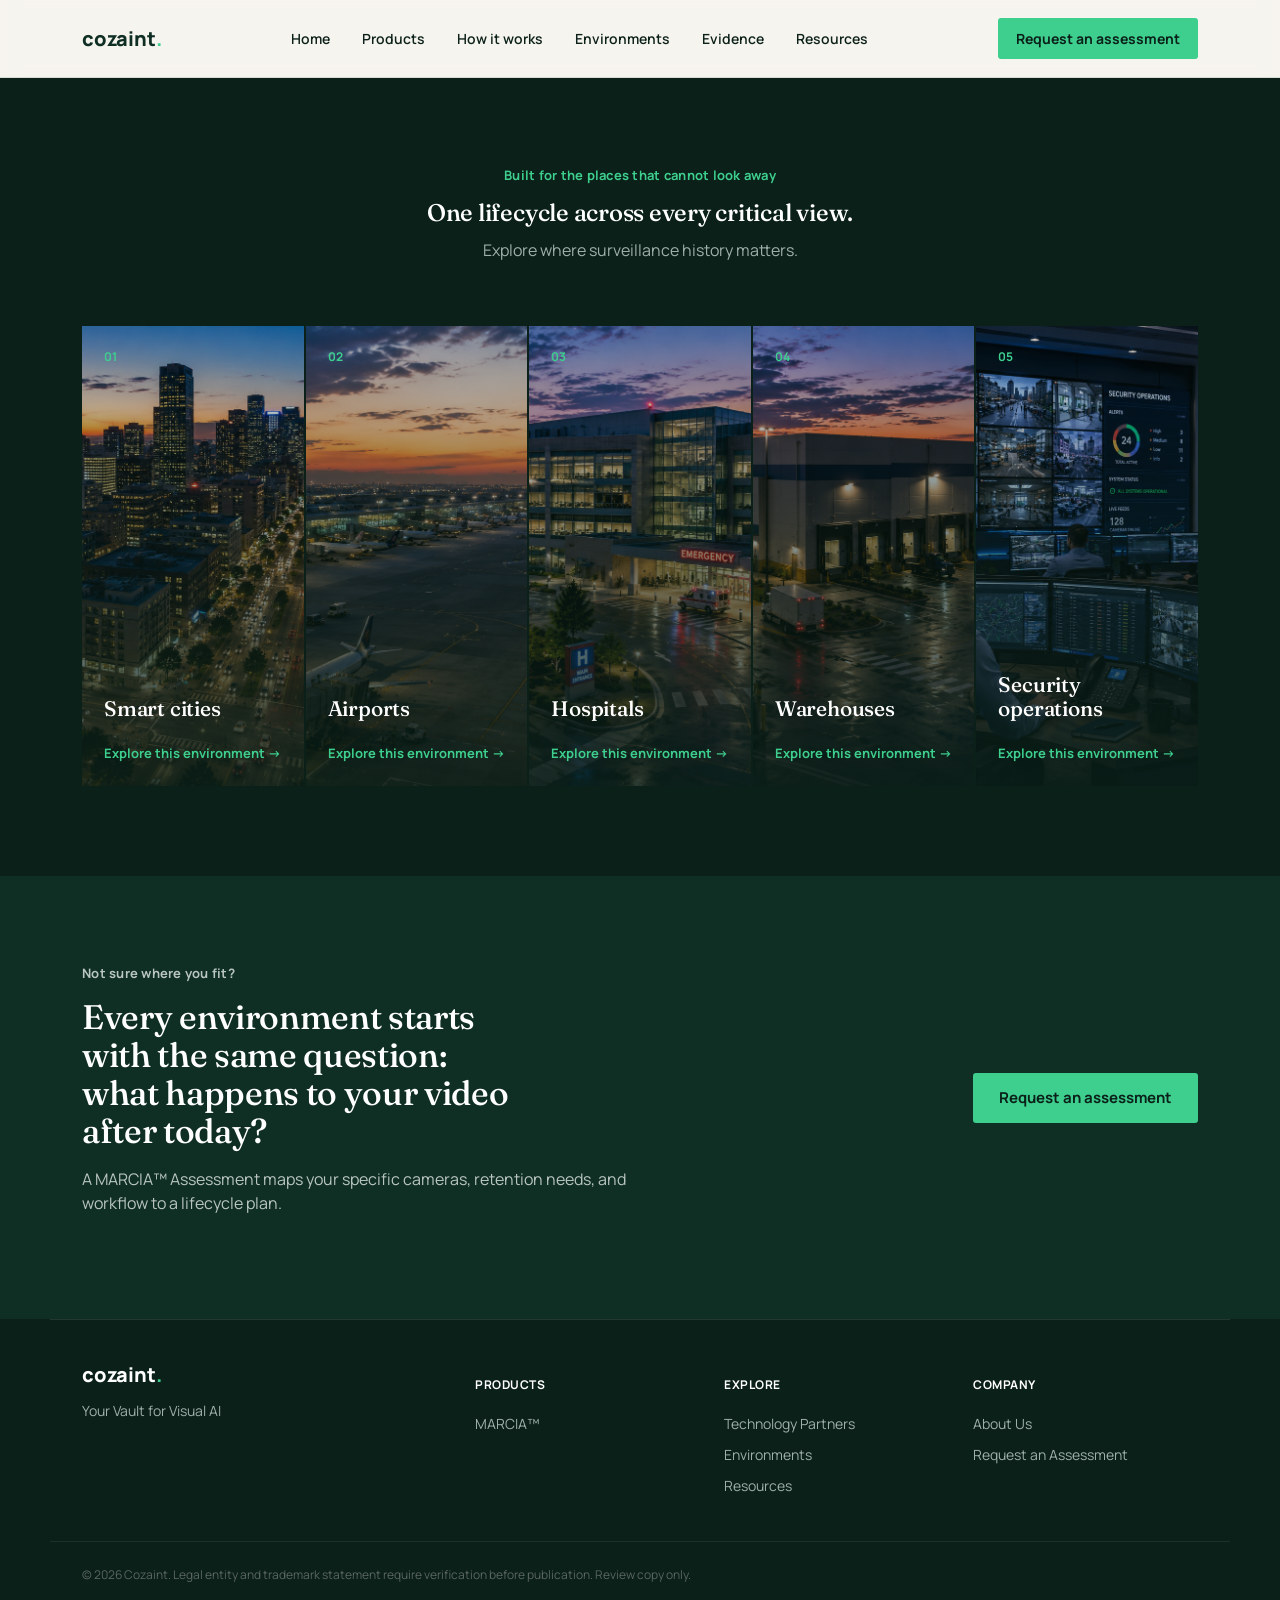
==== environments.html @ 151bcd51 "Add files via upload" ====
<!DOCTYPE html>
<html lang="en">
<head>
<meta charset="UTF-8">
<meta name="viewport" content="width=device-width, initial-scale=1.0">
<title>Environments | MARCIA™ | Cozaint</title>
<meta name="description" content="One lifecycle across every critical view — smart cities, airports, hospitals, warehouses, and security operations.">
<link rel="preconnect" href="https://fonts.googleapis.com">
<link rel="preconnect" href="https://fonts.gstatic.com" crossorigin>
<link href="https://fonts.googleapis.com/css2?family=Manrope:wght@400;500;600;700;800&family=Fraunces:opsz,wght@9..144,400;9..144,500;9..144,600&display=swap" rel="stylesheet">
<link rel="stylesheet" href="styles.css">
</head>
<body>

<header class="site-header" id="top">
  <div class="header-inner">
    <a href="index.html" class="logo">cozaint<span class="logo-dot">.</span></a>
    <nav class="main-nav">
      <a href="index.html">Home</a>
      <a href="marcia.html">Products</a>
      <a href="how-it-works.html">How it works</a>
      <a href="environments.html">Environments</a>
      <a href="evidence.html">Evidence</a>
      <a href="resources.html">Resources</a>
    </nav>
    <a href="assessment.html" class="btn btn-primary btn-small">Request an assessment</a>
  </div>
</header>

<main>
  <section class="environments environments-standalone">
    <div class="section-inner centered">
      <p class="eyebrow eyebrow-light">Built for the places that cannot look away</p>
      <h1 class="on-dark">One lifecycle across every critical view.</h1>
      <p class="environments-sub">Explore where surveillance history matters.</p>
    </div>
    <div class="env-grid">
      <a href="assessment.html" class="env-card" style="background-image:url('assets/env-smart-cities.png')">
        <span class="env-num">01</span>
        <div class="env-text">
          <h3>Smart cities</h3>
          <p>Preserve visual context across distributed public-safety environments.</p>
          <span class="env-link">Explore this environment →</span>
        </div>
      </a>
      <a href="assessment.html" class="env-card" style="background-image:url('assets/env-airports.png')">
        <span class="env-num">02</span>
        <div class="env-text">
          <h3>Airports</h3>
          <p>Retain incident history across terminals, gates, ramps and perimeters.</p>
          <span class="env-link">Explore this environment →</span>
        </div>
      </a>
      <a href="assessment.html" class="env-card" style="background-image:url('assets/env-hospitals.png')">
        <span class="env-num">03</span>
        <div class="env-text">
          <h3>Hospitals</h3>
          <p>Support investigation and review under defined access and retention policies.</p>
          <span class="env-link">Explore this environment →</span>
        </div>
      </a>
      <a href="assessment.html" class="env-card" style="background-image:url('assets/env-warehouses.png')">
        <span class="env-num">04</span>
        <div class="env-text">
          <h3>Warehouses</h3>
          <p>Keep operational visibility across high-volume logistics environments.</p>
          <span class="env-link">Explore this environment →</span>
        </div>
      </a>
      <a href="assessment.html" class="env-card" style="background-image:url('assets/env-security-ops.png')">
        <span class="env-num">05</span>
        <div class="env-text">
          <h3>Security operations</h3>
          <p>Keep operators focused while lifecycle policies work behind the scenes.</p>
          <span class="env-link">Explore this environment →</span>
        </div>
      </a>
    </div>
  </section>

  <section class="partner-program">
    <div class="section-inner program-grid">
      <div>
        <p class="eyebrow">Not sure where you fit?</p>
        <h2>Every environment starts with the same question: what happens to your video after today?</h2>
        <p>A MARCIA™ Assessment maps your specific cameras, retention needs, and workflow to a lifecycle plan.</p>
      </div>
      <a href="assessment.html" class="btn btn-primary">Request an assessment</a>
    </div>
  </section>
</main>

<footer class="site-footer">
  <div class="footer-bottom section-inner footer-bottom-product">
    <div>
      <a href="index.html" class="logo logo-footer">cozaint<span class="logo-dot">.</span></a>
      <p class="footer-tagline">Your Vault for Visual AI</p>
    </div>
    <div class="footer-cols">
      <div>
        <h4>Products</h4>
        <a href="marcia.html">MARCIA™</a>
      </div>
      <div>
        <h4>Explore</h4>
        <a href="evidence.html">Technology Partners</a>
        <a href="environments.html">Environments</a>
        <a href="resources.html">Resources</a>
      </div>
      <div>
        <h4>Company</h4>
        <a href="index.html#top">About Us</a>
        <a href="assessment.html">Request an Assessment</a>
      </div>
    </div>
  </div>
  <div class="footer-legal section-inner">
    <p>© 2026 Cozaint. Legal entity and trademark statement require verification before publication. Review copy only.</p>
  </div>
</footer>

<script src="script.js"></script>
</body>
</html>
---- styles.css ----
/* ============================================
   MARCIA / Cozaint — tokens
   ============================================ */
:root {
  --ink: #0d211b;
  --forest: #0f2e24;
  --forest-deep: #0a2019;
  --mint: #3ecf8e;
  --mint-soft: #dcf3e6;
  --paper: #f6f4ee;
  --paper-deep: #eef0e9;
  --white: #ffffff;
  --grey-600: #5b6660;
  --grey-400: #93a19a;
  --line: #d8ddd4;
  --red: #e2593f;

  --font-display: "Fraunces", Georgia, serif;
  --font-body: "Manrope", -apple-system, BlinkMacSystemFont, "Segoe UI", sans-serif;

  --max: 1180px;
}

* { box-sizing: border-box; }
html { scroll-behavior: smooth; }
body {
  margin: 0;
  font-family: var(--font-body);
  color: var(--ink);
  background: var(--paper);
  line-height: 1.5;
  -webkit-font-smoothing: antialiased;
}
img { max-width: 100%; display: block; }
a { color: inherit; text-decoration: none; }
h1, h2, h3 {
  font-family: var(--font-display);
  font-weight: 500;
  margin: 0 0 0.5em;
  line-height: 1.12;
  letter-spacing: -0.01em;
}
p { margin: 0 0 1em; color: var(--grey-600); }
ul, ol { margin: 0; padding: 0; list-style: none; }
:focus-visible { outline: 2px solid var(--mint); outline-offset: 3px; }

@media (prefers-reduced-motion: reduce) {
  * { animation-duration: 0.001ms !important; transition-duration: 0.001ms !important; }
}

.section-inner {
  max-width: var(--max);
  margin: 0 auto;
  padding: 88px 32px;
}
.centered { text-align: center; }
.on-dark { color: var(--white); }

.eyebrow {
  font-family: var(--font-body);
  font-size: 13px;
  font-weight: 700;
  letter-spacing: 0.02em;
  color: var(--mint);
  margin: 0 0 14px;
}
.eyebrow-dark { color: #1f7a52; }
.eyebrow-light { color: var(--mint); }

/* ============================================
   Buttons
   ============================================ */
.btn {
  display: inline-flex;
  align-items: center;
  gap: 8px;
  font-family: var(--font-body);
  font-weight: 700;
  font-size: 15px;
  padding: 14px 26px;
  border-radius: 3px;
  border: none;
  cursor: pointer;
  transition: transform 0.15s ease, background 0.15s ease;
}
.btn:hover { transform: translateY(-1px); }
.btn-primary { background: var(--mint); color: var(--forest-deep); }
.btn-primary:hover { background: #34bb7c; }
.btn-secondary { background: var(--white); color: var(--forest); border: 1px solid var(--line); }
.btn-secondary:hover { background: var(--mint-soft); }
.btn-small { padding: 10px 18px; font-size: 14px; }
.btn-full { width: 100%; justify-content: center; }
.btn-link { background: none; padding: 14px 0; color: var(--ink); border-bottom: 1px solid var(--ink); border-radius: 0; }
.text-link { font-weight: 700; color: var(--forest); border-bottom: 1px solid currentColor; padding-bottom: 2px; }

/* ============================================
   Header
   ============================================ */
.site-header {
  position: sticky;
  top: 0;
  z-index: 50;
  background: rgba(246, 244, 238, 0.92);
  backdrop-filter: blur(10px);
  border-bottom: 1px solid var(--line);
}
.header-inner {
  max-width: var(--max);
  margin: 0 auto;
  padding: 18px 32px;
  display: flex;
  align-items: center;
  justify-content: space-between;
  gap: 32px;
}
.logo {
  font-family: var(--font-body);
  font-weight: 800;
  font-size: 20px;
  color: var(--forest);
  letter-spacing: -0.01em;
}
.logo-dot { color: var(--mint); }
.main-nav { display: flex; gap: 32px; flex: 1; justify-content: center; }
.main-nav a { font-size: 14px; font-weight: 600; color: var(--ink); }
.main-nav a:hover { color: var(--forest); }

/* ============================================
   Hero
   ============================================ */
.hero { position: relative; background: var(--forest-deep); overflow: hidden; }
.hero-bg {
  position: absolute; inset: 0;
  background:
    radial-gradient(ellipse at 20% 0%, rgba(62,207,142,0.16), transparent 55%),
    linear-gradient(180deg, #0a2019 0%, #0f2e24 100%);
}
.hero-inner {
  position: relative;
  max-width: var(--max);
  margin: 0 auto;
  padding: 96px 32px 110px;
  display: grid;
  grid-template-columns: 1.05fr 0.95fr;
  gap: 56px;
  align-items: center;
}
.hero-copy h1 {
  color: var(--white);
  font-size: clamp(38px, 4.6vw, 58px);
  margin-bottom: 24px;
}
.hero-copy h1 .accent { color: var(--mint); }
.hero-sub { color: #b9c6bf; font-size: 18px; max-width: 46ch; }
.hero-actions { display: flex; align-items: center; gap: 28px; margin: 28px 0 22px; flex-wrap: wrap; }
.hero-actions .btn-link { color: var(--white); border-color: rgba(255,255,255,0.5); }
.hero-note { font-size: 13px; color: #7f8f87; text-transform: uppercase; letter-spacing: 0.04em; }

.hero-media {
  position: relative;
  border-radius: 6px;
  overflow: hidden;
  border: 1px solid rgba(255,255,255,0.12);
  box-shadow: 0 30px 80px rgba(0,0,0,0.45);
  aspect-ratio: 16/9;
  background: #000;
}
.hero-video { width: 100%; height: 100%; object-fit: cover; display: block; }
.hero-video-logo {
  position: absolute;
  inset: 0;
  z-index: 2;
  transition: opacity 0.6s ease;
}
.hero-video-logo.is-hidden { opacity: 0; pointer-events: none; }
.hero-controls {
  position: absolute;
  bottom: 16px; right: 16px;
  z-index: 3;
  display: flex;
  gap: 10px;
}
.hero-btn {
  width: 40px; height: 40px;
  border-radius: 50%;
  border: none;
  background: rgba(10,32,25,0.7);
  color: var(--white);
  font-size: 14px;
  cursor: pointer;
  display: flex;
  align-items: center;
  justify-content: center;
}
.hero-btn:hover { background: rgba(10,32,25,0.9); }

/* ============================================
   Retention gap
   ============================================ */
.retention-gap { background: var(--paper-deep); }
.gap-grid { display: grid; grid-template-columns: 1.3fr 1fr; gap: 48px; align-items: start; margin-bottom: 56px; }
.gap-grid h2 { font-size: clamp(28px, 3.4vw, 40px); }
.gap-intro { font-size: 17px; padding-top: 8px; }

.timeline {
  display: grid;
  grid-template-columns: repeat(4, 1fr);
  gap: 0;
  border-top: 2px solid var(--ink);
  padding-top: 22px;
}
.timeline-step { position: relative; padding-right: 24px; }
.timeline-dot {
  position: absolute; top: -29px; left: 0;
  width: 9px; height: 9px; border-radius: 50%;
  background: var(--mint);
}
.timeline-dot-alert { background: var(--red); }
.timeline-num { font-size: 13px; font-weight: 700; color: var(--grey-400); display: block; margin-bottom: 10px; }
.timeline-step h3 { font-size: 20px; margin-bottom: 6px; }
.timeline-step p { font-size: 14px; margin: 0; }

.callout-bar {
  margin-top: 44px;
  background: var(--white);
  border-left: 4px solid var(--mint);
  padding: 22px 28px;
  display: flex;
  align-items: center;
  justify-content: space-between;
  gap: 20px;
  flex-wrap: wrap;
}
.callout-bar p { margin: 0; font-weight: 700; color: var(--ink); font-size: 16px; }
.callout-bar a { font-weight: 700; color: var(--forest); white-space: nowrap; }

/* ============================================
   Five benefits
   ============================================ */
.benefits-lede { max-width: 62ch; margin: 0 auto 44px; text-align: center; font-size: 18px; color: var(--ink); }
.benefits-row { display: grid; grid-template-columns: repeat(5, 1fr); gap: 1px; background: var(--line); }
.benefit-card { background: var(--paper-deep); padding: 30px 22px; }
.benefit-num { font-size: 13px; font-weight: 700; color: #1f7a52; display: inline-flex; align-items: center; justify-content: center; width: 26px; height: 26px; border-radius: 50%; background: var(--mint-soft); margin-bottom: 18px; }
.benefit-card h3 { font-size: 18px; margin-bottom: 8px; }
.benefit-card p { font-size: 14px; margin: 0; }

/* ============================================
   How it works
   ============================================ */
.how-it-works { background: var(--forest); }
.how-inner { display: grid; grid-template-columns: 0.85fr 1.15fr; gap: 56px; align-items: center; }
.how-copy h2 { color: var(--white); font-size: clamp(28px, 3.4vw, 38px); }
.how-copy p { color: #b9c6bf; font-size: 16px; }
.how-copy .text-link { color: var(--mint); }

.how-stages { display: flex; align-items: stretch; gap: 12px; }
.stage-card {
  background: var(--paper);
  border-radius: 4px;
  padding: 26px 20px;
  flex: 1;
  min-width: 0;
}
.stage-num { display: block; text-align: right; font-size: 12px; color: var(--grey-400); font-weight: 700; }
.stage-icon-disks { display: flex; flex-direction: column; gap: 6px; margin: 18px 0 22px; }
.stage-icon-disks span { display: block; height: 14px; border-radius: 40px; background: var(--forest); }
.stage-icon-disks span:nth-child(2) { opacity: 0.7; }
.stage-icon-disks span:nth-child(3) { opacity: 0.45; }
.stage-icon-img { width: 64px; margin: 14px 0 22px; border-radius: 3px; }
.stage-icon-frame {
  margin: 14px 0 22px;
  border: 2px solid var(--forest);
  background: var(--paper-deep);
  aspect-ratio: 1;
  display: flex;
  align-items: center;
  justify-content: center;
  text-align: center;
  font-size: 11px;
  font-weight: 700;
  letter-spacing: 0.03em;
  color: var(--forest);
}
.stage-label { font-size: 11px; font-weight: 700; letter-spacing: 0.03em; color: var(--grey-400); margin-bottom: 6px; text-transform: uppercase; }
.stage-card h3 { font-size: 19px; margin-bottom: 8px; }
.stage-card p { font-size: 13px; margin: 0; }
.stage-arrow { color: var(--mint); font-size: 20px; align-self: center; }

/* ============================================
   Partners
   ============================================ */
.partners h2 { font-size: clamp(28px, 3.4vw, 38px); }
.partners-sub { max-width: 58ch; margin: 0 auto 40px; font-size: 16px; }
.partner-row { display: grid; grid-template-columns: repeat(4, 1fr); gap: 20px; margin-bottom: 28px; }
.partner-slot {
  border: 1px dashed var(--grey-400);
  border-radius: 4px;
  padding: 26px 12px;
  display: flex;
  flex-direction: column;
  align-items: center;
  gap: 10px;
}
.approved { font-size: 10px; font-weight: 700; letter-spacing: 0.05em; color: var(--mint); text-transform: uppercase; }
.partner-name { color: var(--grey-400); font-weight: 600; }
.placeholder-note {
  background: var(--white);
  border-left: 3px solid var(--line);
  padding: 14px 20px;
  font-size: 13px;
  max-width: 720px;
  margin: 0 auto;
}

/* ============================================
   Continuity
   ============================================ */
.continuity { background: var(--paper-deep); }
.continuity-grid { display: grid; grid-template-columns: 1fr 1fr; gap: 56px; align-items: center; }
.continuity-media { position: relative; border-radius: 6px; overflow: hidden; }
.continuity-media img { width: 100%; }
.continuity-tag {
  position: absolute; bottom: 20px; left: 20px;
  background: var(--mint);
  padding: 12px 18px;
  border-radius: 3px;
  display: flex;
  flex-direction: column;
  gap: 2px;
}
.tag-label { font-size: 10px; font-weight: 700; text-transform: uppercase; letter-spacing: 0.04em; color: var(--forest-deep); opacity: 0.7; }
.tag-value { font-size: 14px; font-weight: 700; color: var(--forest-deep); }
.continuity-copy h2 { font-size: clamp(28px, 3.2vw, 36px); }
.check-list { margin-top: 20px; display: flex; flex-direction: column; gap: 12px; }
.check-list li { position: relative; padding-left: 26px; font-weight: 600; color: var(--ink); font-size: 15px; }
.check-list li::before {
  content: "✓";
  position: absolute; left: 0; top: 0;
  color: var(--mint);
  font-weight: 800;
}

/* ============================================
   Environments
   ============================================ */
.environments { background: var(--forest-deep); padding-bottom: 90px; }
.environments .section-inner { padding-bottom: 48px; }
.environments h2 { font-size: clamp(28px, 3.6vw, 42px); max-width: 18ch; margin-left: auto; margin-right: auto; }
.environments-sub { color: #9fb0a8; font-size: 16px; }

.env-grid {
  max-width: var(--max);
  margin: 0 auto;
  padding: 0 32px;
  display: grid;
  grid-template-columns: repeat(5, 1fr);
  gap: 2px;
  height: 460px;
}
.env-card {
  position: relative;
  background-size: cover;
  background-position: center;
  display: flex;
  flex-direction: column;
  justify-content: space-between;
  padding: 22px;
  overflow: hidden;
  transition: flex-grow 0.35s ease;
}
.env-card::after {
  content: "";
  position: absolute; inset: 0;
  background: linear-gradient(180deg, rgba(10,32,25,0.15) 0%, rgba(10,32,25,0.85) 100%);
}
.env-card:hover { flex-grow: 1.6; }
.env-num, .env-text { position: relative; z-index: 1; }
.env-num { color: var(--mint); font-size: 12px; font-weight: 700; }
.env-text h3 { color: var(--white); font-size: 21px; margin-bottom: 8px; }
.env-text p { color: #d3ddd7; font-size: 13px; margin-bottom: 12px; opacity: 0; max-height: 0; overflow: hidden; transition: opacity 0.25s ease, max-height 0.25s ease; }
.env-card:hover .env-text p { opacity: 1; max-height: 100px; }
.env-link { color: var(--mint); font-size: 13px; font-weight: 700; }

/* ============================================
   Partner program
   ============================================ */
.partner-program { background: var(--forest); }
.program-grid { display: flex; align-items: center; justify-content: space-between; gap: 40px; flex-wrap: wrap; }
.program-grid h2 { color: var(--white); font-size: clamp(26px, 3vw, 34px); max-width: 20ch; }
.program-grid p { color: #b9c6bf; max-width: 60ch; }

/* ============================================
   eBook
   ============================================ */
.ebook-grid { display: grid; grid-template-columns: 0.7fr 1.3fr; gap: 56px; align-items: center; }
.ebook-cover-inner {
  aspect-ratio: 3/4;
  background: var(--forest-deep);
  border-radius: 4px;
  padding: 30px;
  position: relative;
  overflow: hidden;
  display: flex;
  flex-direction: column;
  justify-content: flex-end;
  box-shadow: 12px 12px 0 var(--mint-soft);
}
.ebook-logo { display: block; width: 64px; height: 46px; background: var(--white); border-radius: 3px; margin-bottom: 40px; overflow: hidden; }
.ebook-logo-bg { width: 100%; height: 100%; object-fit: cover; }
.ebook-kicker { color: var(--mint); font-size: 12px; font-weight: 700; text-transform: uppercase; letter-spacing: 0.04em; margin-bottom: 6px; }
.ebook-cover-inner h3 { color: var(--white); font-size: 30px; margin: 0; }
.ebook-copy h2 { font-size: clamp(26px, 3.2vw, 36px); }

/* ============================================
   Assessment
   ============================================ */
.assessment { background: var(--paper-deep); }
.assessment-grid { display: grid; grid-template-columns: 1fr 0.95fr; gap: 56px; }
.assessment-copy h2 { font-size: clamp(26px, 3vw, 34px); }
.assessment-steps { margin-top: 28px; display: flex; flex-direction: column; gap: 16px; }
.assessment-steps li { display: flex; align-items: center; gap: 14px; font-weight: 700; color: var(--ink); font-size: 15px; }
.assessment-steps span {
  width: 28px; height: 28px; border-radius: 50%;
  background: var(--forest); color: var(--white);
  font-size: 12px; display: flex; align-items: center; justify-content: center;
  flex-shrink: 0;
}
.assessment-form {
  background: var(--white);
  border-radius: 6px;
  padding: 34px;
  display: flex;
  flex-direction: column;
  gap: 14px;
  box-shadow: 0 20px 50px rgba(15,46,36,0.08);
}
.assessment-form label { font-size: 13px; font-weight: 700; color: var(--ink); margin-top: 6px; }
.assessment-form input, .assessment-form select {
  font-family: var(--font-body);
  font-size: 15px;
  padding: 13px 14px;
  border: 1px solid var(--line);
  border-radius: 3px;
  background: var(--paper);
  color: var(--ink);
}
.assessment-form input:focus, .assessment-form select:focus { border-color: var(--mint); }
.form-note { font-size: 12px; color: var(--grey-400); margin: 4px 0 0; }

/* ============================================
   Footer
   ============================================ */
.site-footer { background: var(--forest-deep); }
.contact-grid { display: grid; grid-template-columns: 1.2fr 1fr; gap: 40px; padding-bottom: 56px; }
.contact-grid h2 { font-size: clamp(28px, 3.4vw, 40px); }
.contact-address { color: #9fb0a8; font-size: 15px; }
.contact-cards { display: flex; flex-direction: column; gap: 14px; }
.contact-card {
  border: 1px solid rgba(255,255,255,0.12);
  border-radius: 4px;
  padding: 18px 22px;
}
.contact-card a { display: block; color: var(--white); font-size: 20px; font-weight: 700; margin-top: 4px; }
.contact-card:hover { border-color: var(--mint); }

.footer-bottom {
  border-top: 1px solid rgba(255,255,255,0.1);
  padding-top: 40px;
  padding-bottom: 40px;
  display: grid;
  grid-template-columns: 1fr 2fr;
  gap: 32px;
  align-items: start;
}
.logo-footer { color: var(--white); }
.footer-cols { display: grid; grid-template-columns: repeat(3, 1fr); gap: 24px; }
.footer-cols h4 { color: var(--white); font-size: 12px; font-weight: 700; text-transform: uppercase; letter-spacing: 0.04em; font-family: var(--font-body); margin-bottom: 14px; }
.footer-cols a { display: block; color: #9fb0a8; font-size: 14px; padding: 5px 0; }
.footer-cols a:hover { color: var(--mint); }

/* ============================================
   Product page additions
   ============================================ */
.hero-logo-box {
  width: 100%;
  height: 100%;
  min-height: 320px;
  display: flex;
  align-items: center;
  justify-content: center;
  gap: 14px;
  background: #e9ece5;
}
.hero-logo-word { font-family: var(--font-body); font-weight: 800; font-size: 30px; color: var(--forest-deep); letter-spacing: -0.01em; }
.hero-logo-word sup { font-size: 13px; }

.ebook-cover-plain { justify-content: space-between; }
.ebook-logo-mark {
  display: inline-flex;
  align-items: center;
  gap: 8px;
  background: var(--white);
  border-radius: 3px;
  padding: 8px 12px;
  width: fit-content;
}
.ebook-logo-mark span { font-family: var(--font-body); font-weight: 800; font-size: 14px; color: var(--forest-deep); }
.ebook-tagline { color: #9fb0a8 !important; font-size: 13px; margin-top: 10px !important; }
.ebook-copy h2 { font-size: clamp(24px, 2.6vw, 30px); font-family: var(--font-display); font-weight: 500; }

.resources { background: var(--forest-deep); padding-top: 0; }
.resources .section-inner { padding-top: 0; }
.resource-list { display: flex; flex-direction: column; gap: 12px; }
.resource-row {
  display: flex;
  align-items: center;
  justify-content: space-between;
  background: rgba(255,255,255,0.04);
  border: 1px solid rgba(255,255,255,0.1);
  border-radius: 4px;
  padding: 20px 26px;
  color: var(--white);
  font-weight: 700;
  font-size: 16px;
}
.resource-row:hover { border-color: var(--mint); background: rgba(62,207,142,0.06); }
.resource-tag { color: var(--mint); font-size: 13px; font-weight: 700; }
.resource-note { color: #7f8f87; font-size: 13px; margin-top: 22px; }

.footer-bottom-product { grid-template-columns: 1fr 2fr; }
.footer-tagline { color: #9fb0a8; font-size: 14px; margin-top: 10px; }
.footer-note { display: block; color: #5b6660; font-size: 13px; margin-top: 6px; }
.footer-legal { padding-top: 0; padding-bottom: 32px; border-top: 1px solid rgba(255,255,255,0.08); margin-top: 0; }
.footer-legal p { color: #5b6660; font-size: 12px; margin: 24px 0 0; }

/* ============================================
   Assessment / Calculator page
   ============================================ */
.assess-hero { background: var(--forest-deep); }
.assess-hero .section-inner { padding-bottom: 56px; max-width: 900px; }
.assess-hero h1 { color: var(--white); font-size: clamp(30px, 3.6vw, 44px); }
.assess-hero-sub { color: #b9c6bf; font-size: 17px; max-width: 62ch; }

.calc-section { background: var(--paper-deep); }
.calc-grid { display: grid; grid-template-columns: 0.9fr 1.1fr; gap: 56px; align-items: start; }
.calc-intro h2 { font-size: clamp(26px, 3vw, 34px); }

.calc-card {
  background: var(--white);
  border-radius: 6px;
  box-shadow: 0 20px 50px rgba(15,46,36,0.08);
  overflow: hidden;
}
.calc-card-head {
  padding: 18px 26px;
  border-bottom: 1px solid var(--line);
  font-weight: 700;
  font-size: 14px;
  color: var(--ink);
}
.calc-body { padding: 26px; display: flex; flex-direction: column; gap: 6px; }
.calc-body label { font-size: 13px; font-weight: 700; color: var(--ink); margin-top: 12px; display: block; }
.calc-body input[type="text"],
.calc-body input[type="number"],
.calc-body select {
  width: 100%;
  font-family: var(--font-body);
  font-size: 15px;
  padding: 12px 14px;
  border: 1px solid var(--line);
  border-radius: 3px;
  background: var(--paper);
  color: var(--ink);
  margin-top: 6px;
}
.calc-body input[type="range"] { width: 100%; margin-top: 10px; accent-color: var(--mint); }
.calc-row { display: grid; grid-template-columns: 1fr 1fr; gap: 16px; }

.calc-advanced { margin-top: 18px; border-top: 1px solid var(--line); padding-top: 14px; }
.calc-advanced summary { cursor: pointer; font-weight: 700; font-size: 13px; color: var(--forest); }
.calc-advanced[open] summary { margin-bottom: 10px; }

.calc-results { margin-top: 22px; background: var(--paper); border: 1px solid var(--line); border-radius: 4px; padding: 18px 20px; }
.calc-results-label { font-size: 11px; font-weight: 700; text-transform: uppercase; letter-spacing: 0.04em; color: var(--mint); margin: 0 0 12px; }
.calc-results-grid { display: grid; grid-template-columns: 1fr 1fr; gap: 14px; }
.calc-results-grid div { display: flex; flex-direction: column; gap: 3px; }
.calc-results-grid span { font-size: 12px; color: var(--grey-600); }
.calc-results-grid strong { font-size: 16px; color: var(--ink); font-family: var(--font-display); font-weight: 500; }
.calc-disclaimer { font-size: 12px; color: var(--grey-400); margin: 16px 0 0; }

.validation-notice { background: var(--forest); }
.validation-notice h2 { font-size: clamp(26px, 3vw, 34px); margin-bottom: 24px; }
.validation-list { display: flex; flex-direction: column; gap: 12px; max-width: 70ch; }
.validation-list li { position: relative; padding-left: 22px; color: #cfe0d9; font-size: 15px; }
.validation-list li::before { content: "•"; position: absolute; left: 0; color: var(--mint); }

/* ============================================
   Responsive
   ============================================ */
@media (max-width: 980px) {
  .main-nav { display: none; }
  .hero-inner { grid-template-columns: 1fr; padding-top: 56px; }
  .gap-grid, .how-inner, .continuity-grid, .ebook-grid, .assessment-grid, .contact-grid, .calc-grid { grid-template-columns: 1fr; }
  .calc-row, .calc-results-grid { grid-template-columns: 1fr; }
  .timeline { grid-template-columns: repeat(2, 1fr); row-gap: 32px; }
  .benefits-row { grid-template-columns: repeat(2, 1fr); }
  .how-stages { flex-direction: column; }
  .stage-arrow { display: none; }
  .env-grid { grid-template-columns: 1fr; height: auto; }
  .env-card { height: 160px; }
  .env-text p { opacity: 1; max-height: none; }
  .env-card:hover { flex-grow: 0; }
  .partner-row { grid-template-columns: repeat(2, 1fr); }
  .footer-bottom { grid-template-columns: 1fr; }
  .footer-cols { grid-template-columns: repeat(3, 1fr); }
  .program-grid { flex-direction: column; align-items: flex-start; }
}

@media (max-width: 560px) {
  .section-inner { padding: 64px 20px; }
  .footer-cols { grid-template-columns: 1fr; gap: 20px; }
}
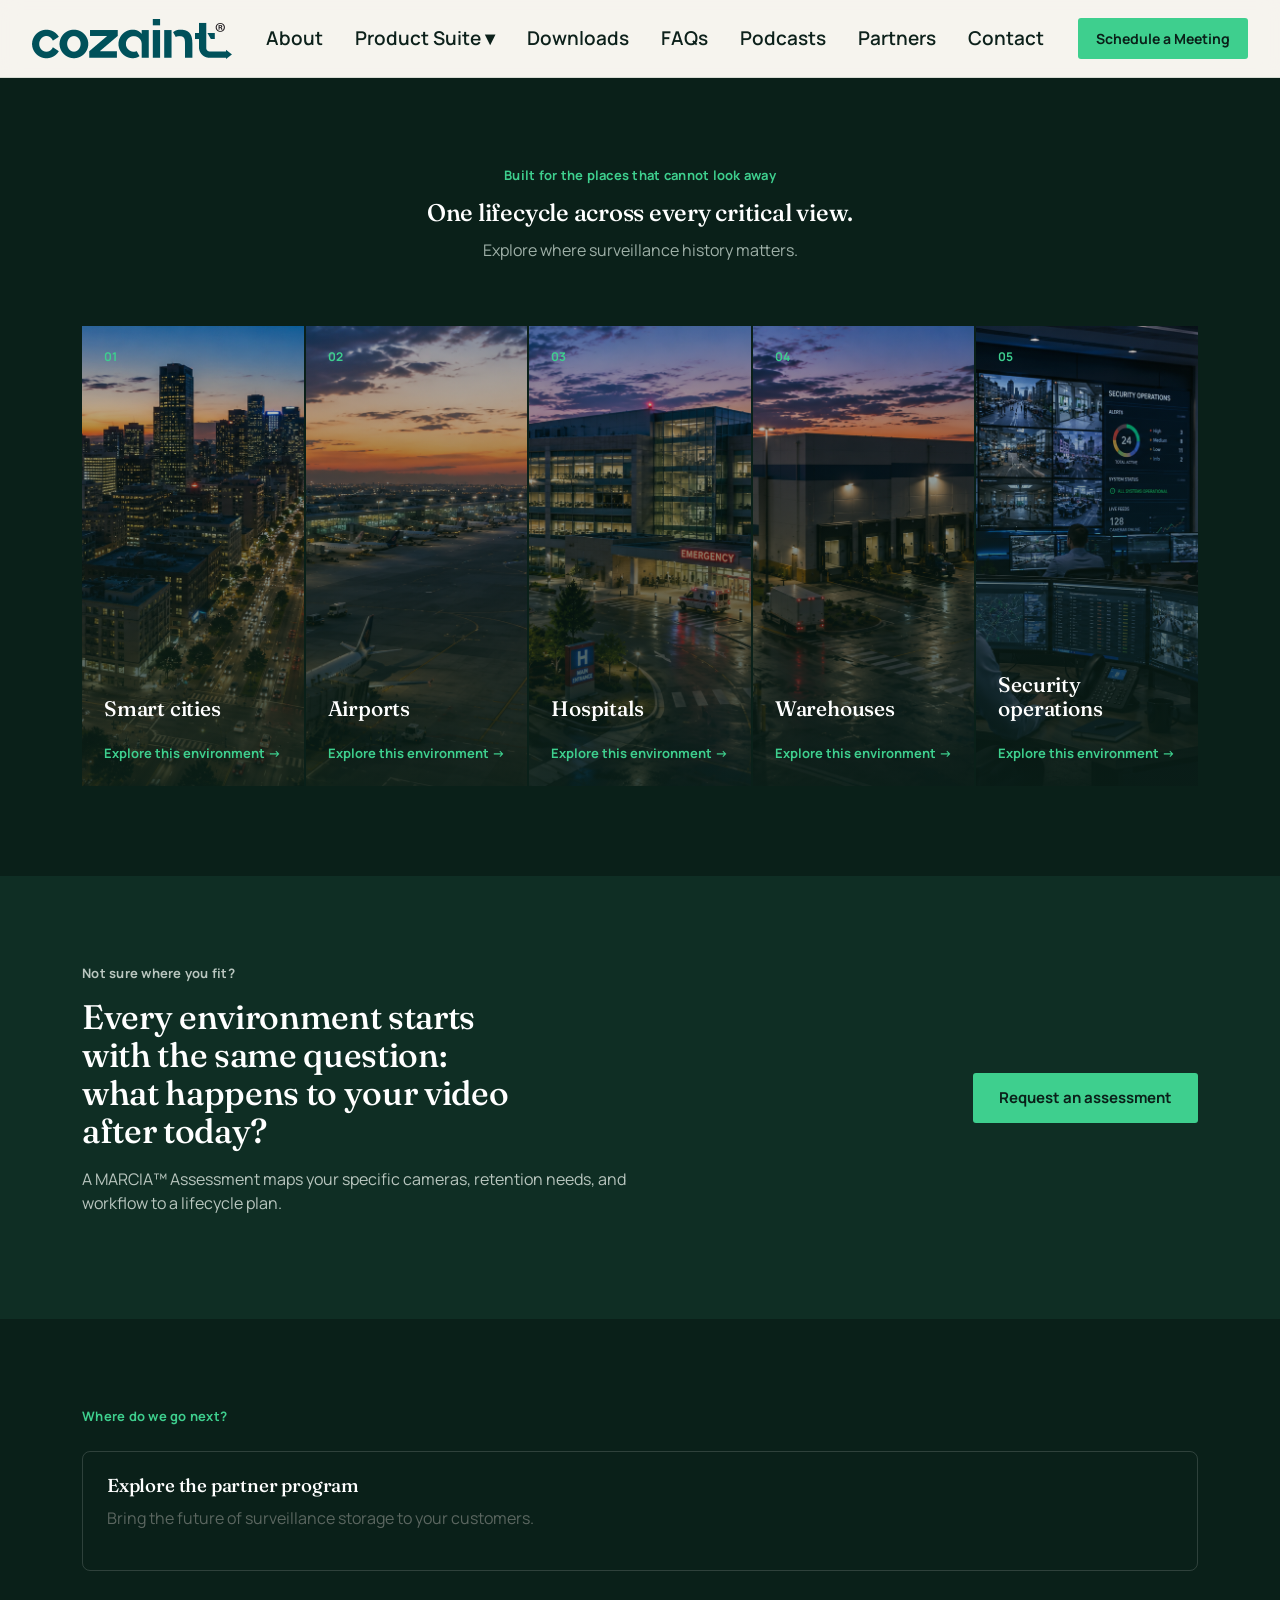
==== commit f0e77b87: "Revamp header and footer with new links Updated navigation and footer sections, added new links for " ====
--- a/environments.html
+++ b/environments.html
@@ -14,16 +14,27 @@
 
 <header class="site-header" id="top">
   <div class="header-inner">
-    <a href="index.html" class="logo">cozaint<span class="logo-dot">.</span></a>
+    <a href="index.html" class="logo"><img src="assets/cozaint-logo-green.png" alt="Cozaint" style="height: 40px;"></a>
     <nav class="main-nav">
-      <a href="index.html">Home</a>
-      <a href="marcia.html">Products</a>
-      <a href="how-it-works.html">How it works</a>
-      <a href="environments.html">Environments</a>
-      <a href="evidence.html">Evidence</a>
-      <a href="resources.html">Resources</a>
+      <a href="https://cozaint.com/about">About</a>
+      <div class="nav-dropdown" style="position:relative; display:inline-block;">
+        <a href="#">Product Suite ▾</a>
+        <div class="nav-dropdown-menu" style="display:none; position:absolute; top:100%; left:0; background:#fff; border:1px solid rgba(0,0,0,0.1); border-radius:6px; box-shadow:0 8px 24px rgba(0,0,0,0.12); min-width:160px; z-index:10; padding:8px 0;">
+          <a href="marcia.html" style="display:block; padding:8px 16px; white-space:nowrap;">MARCIA</a>
+          <a href="https://cozaint.com/alice1" style="display:block; padding:8px 16px; white-space:nowrap;">ALICE1</a>
+          <a href="https://cozaint.com/askalice" style="display:block; padding:8px 16px; white-space:nowrap;">askALICE</a>
+          <a href="https://cozaint.com/bobbytower" style="display:block; padding:8px 16px; white-space:nowrap;">BOBBY Tower</a>
+          <a href="https://cozaint.com/bobbyw" style="display:block; padding:8px 16px; white-space:nowrap;">BOBBY-W</a>
+          <a href="https://cozaint.com/bobbym" style="display:block; padding:8px 16px; white-space:nowrap;">BOBBY-M</a>
+        </div>
+      </div>
+      <a href="https://cozaint.com/downloads">Downloads</a>
+      <a href="https://cozaint.com/faq">FAQs</a>
+      <a href="https://cozaint.com/podcasts">Podcasts</a>
+      <a href="https://cozaint.com/partners">Partners</a>
+      <a href="https://cozaint.com/contact">Contact</a>
     </nav>
-    <a href="assessment.html" class="btn btn-primary btn-small">Request an assessment</a>
+    <a href="https://cozaint.com/contact" class="btn btn-primary btn-small">Schedule a Meeting</a>
   </div>
 </header>
 
@@ -91,34 +102,11 @@
 </main>
 
 <footer class="site-footer">
-  <div class="footer-bottom section-inner footer-bottom-product">
-    <div>
-      <a href="index.html" class="logo logo-footer">cozaint<span class="logo-dot">.</span></a>
-      <p class="footer-tagline">Your Vault for Visual AI</p>
-    </div>
-    <div class="footer-cols">
-      <div>
-        <h4>Products</h4>
-        <a href="marcia.html">MARCIA™</a>
-      </div>
-      <div>
-        <h4>Explore</h4>
-        <a href="evidence.html">Technology Partners</a>
-        <a href="environments.html">Environments</a>
-        <a href="resources.html">Resources</a>
-      </div>
-      <div>
-        <h4>Company</h4>
-        <a href="index.html#top">About Us</a>
-        <a href="assessment.html">Request an Assessment</a>
-      </div>
-    </div>
-  </div>
-  <div class="footer-legal section-inner">
-    <p>© 2026 Cozaint. Legal entity and trademark statement require verification before publication. Review copy only.</p>
-  </div>
-</footer>
-
-<script src="script.js"></script>
-</body>
-</html>
+  <div class="section-inner">
+    <p class="eyebrow eyebrow-light">Where do we go next?</p>
+    <div class="next-steps-grid" style="display:grid; grid-template-columns:repeat(auto-fit, minmax(220px, 1fr)); gap:24px; margin-top: 24px;">
+      <a href="assessment.html" class="next-step-card" style="display:block; padding:24px; border:1px solid rgba(255,255,255,0.15); border-radius:8px; text-decoration:none; color:inherit;">
+        <h3 class="on-dark">Explore the partner program</h3>
+        <p>Bring the future of surveillance storage to your customers.</p>
+      </a>
+      <a href="assessment.html" class="next-step-card" style="display:block; padding:24px;
--- a/styles.css
+++ b/styles.css
@@ -105,7 +105,7 @@
   border-bottom: 1px solid var(--line);
 }
 .header-inner {
-  max-width: var(--max);
+  max-width: none;
   margin: 0 auto;
   padding: 18px 32px;
   display: flex;
@@ -122,7 +122,7 @@
 }
 .logo-dot { color: var(--mint); }
 .main-nav { display: flex; gap: 32px; flex: 1; justify-content: center; }
-.main-nav a { font-size: 14px; font-weight: 600; color: var(--ink); }
+.main-nav a { font-size: 19px; font-weight: 600; color: var(--ink); white-space: nowrap; }
 .main-nav a:hover { color: var(--forest); }
 
 /* ============================================
@@ -139,12 +139,14 @@
   position: relative;
   max-width: var(--max);
   margin: 0 auto;
-  padding: 96px 32px 110px;
+  padding: 96px 32px 60px;
   display: grid;
-  grid-template-columns: 1.05fr 0.95fr;
+  grid-template-columns: minmax(0, 1.25fr) minmax(0, 0.75fr);
   gap: 56px;
-  align-items: center;
-}
+  align-items: start;
+}
+.hero-copy .eyebrow { white-space: nowrap; }
+.hero-copy { min-width: 0; }
 .hero-copy h1 {
   color: var(--white);
   font-size: clamp(38px, 4.6vw, 58px);
@@ -155,45 +157,60 @@
 .hero-actions { display: flex; align-items: center; gap: 28px; margin: 28px 0 22px; flex-wrap: wrap; }
 .hero-actions .btn-link { color: var(--white); border-color: rgba(255,255,255,0.5); }
 .hero-note { font-size: 13px; color: #7f8f87; text-transform: uppercase; letter-spacing: 0.04em; }
-
+.hero-media-group { display: flex; flex-direction: column; gap: 24px; min-width: 0; }
+.hero-logo-badge {
+  width: 70%;
+  border-radius: 6px;
+  overflow: hidden;
+  box-shadow: 0 10px 30px rgba(0,0,0,0.35);
+}
+.hero-logo-video { width: 100%; display: block; }
 .hero-media {
   position: relative;
-  border-radius: 6px;
-  overflow: hidden;
+   width: min(560px, 100%);
+  margin: 55px 0 0 clamp(0px, 8vw, 90px);
   border: 1px solid rgba(255,255,255,0.12);
   box-shadow: 0 30px 80px rgba(0,0,0,0.45);
   aspect-ratio: 16/9;
   background: #000;
 }
 .hero-video { width: 100%; height: 100%; object-fit: cover; display: block; }
-.hero-video-logo {
+.hero-play-big {
   position: absolute;
-  inset: 0;
-  z-index: 2;
-  transition: opacity 0.6s ease;
-}
-.hero-video-logo.is-hidden { opacity: 0; pointer-events: none; }
-.hero-controls {
-  position: absolute;
-  bottom: 16px; right: 16px;
-  z-index: 3;
-  display: flex;
-  gap: 10px;
-}
-.hero-btn {
-  width: 40px; height: 40px;
+  top: 50%; left: 50%;
+  transform: translate(-50%, -50%);
+  width: 64px; height: 64px;
   border-radius: 50%;
   border: none;
   background: rgba(10,32,25,0.7);
   color: var(--white);
-  font-size: 14px;
+  font-size: 22px;
   cursor: pointer;
   display: flex;
   align-items: center;
   justify-content: center;
+  z-index: 3;
+}
+.hero-play-big:hover { background: rgba(10,32,25,0.9); }
+.hero-play-big.is-playing { opacity: 0; pointer-events: none; }
+.hero-btn {
+  width: 32px; height: 32px;
+  border-radius: 50%;
+  border: none;
+  background: rgba(10,32,25,0.7);
+  color: var(--white);
+  font-size: 12px;
+  cursor: pointer;
+  display: flex;
+  align-items: center;
+  justify-content: center;
 }
 .hero-btn:hover { background: rgba(10,32,25,0.9); }
-
+.hero-mute {
+  position: absolute;
+  bottom: -44px; left: 0;
+  z-index: 3;
+}
 /* ============================================
    Retention gap
    ============================================ */
@@ -615,7 +632,12 @@
   .footer-cols { grid-template-columns: repeat(3, 1fr); }
   .program-grid { flex-direction: column; align-items: flex-start; }
 }
-
+.nav-dropdown:hover .nav-dropdown-menu {
+  display: block !important;
+}
+.nav-dropdown-menu a:hover {
+  background: rgba(0,0,0,0.05);
+}
 @media (max-width: 560px) {
   .section-inner { padding: 64px 20px; }
   .footer-cols { grid-template-columns: 1fr; gap: 20px; }
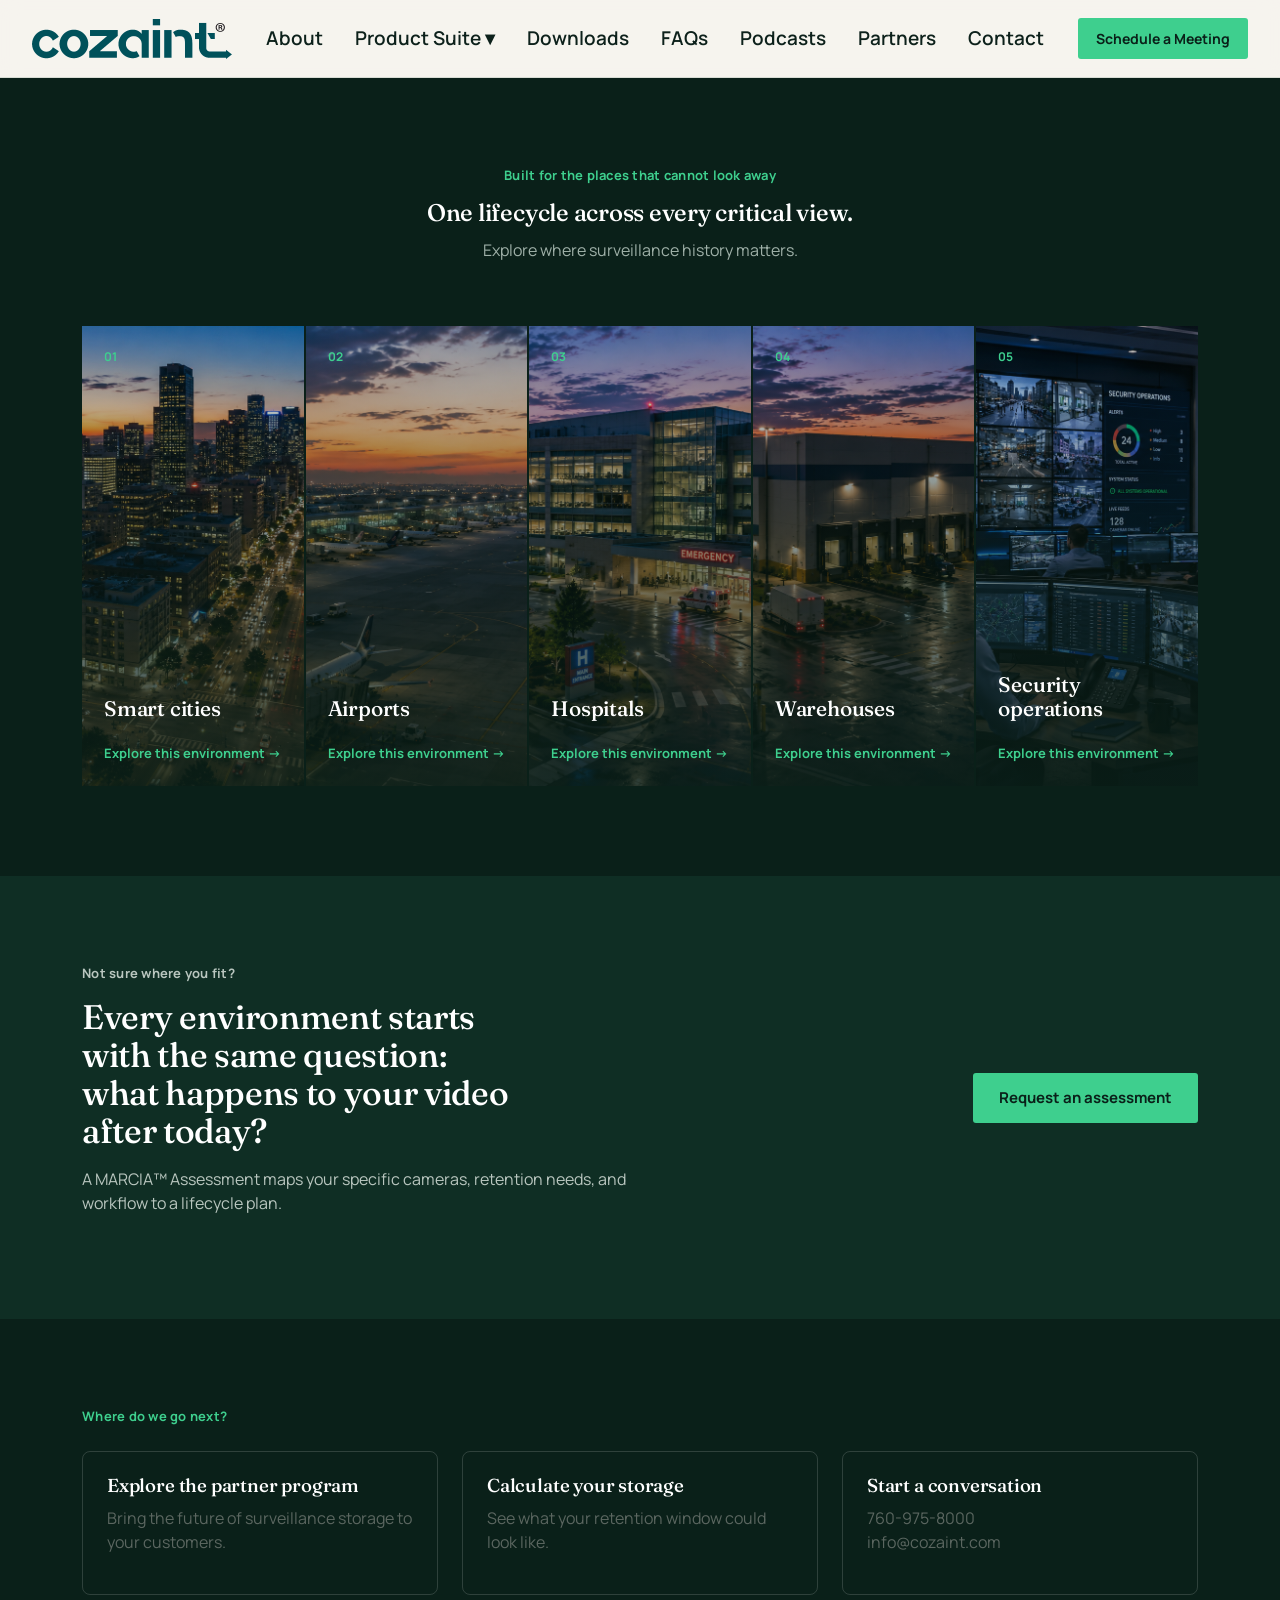
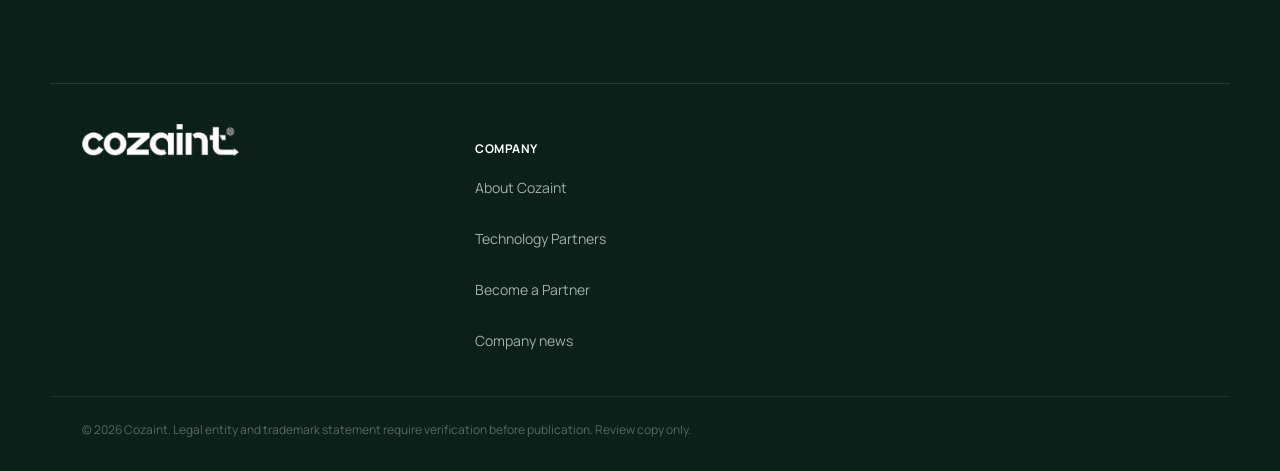
==== commit c4dedc0e: "Add footer and additional sections to environments.html" ====
--- a/environments.html
+++ b/environments.html
@@ -109,4 +109,37 @@
         <h3 class="on-dark">Explore the partner program</h3>
         <p>Bring the future of surveillance storage to your customers.</p>
       </a>
-      <a href="assessment.html" class="next-step-card" style="display:block; padding:24px;
+      <a href="assessment.html" class="next-step-card" style="display:block; padding:24px; border:1px solid rgba(255,255,255,0.15); border-radius:8px; text-decoration:none; color:inherit;">
+        <h3 class="on-dark">Calculate your storage</h3>
+        <p>See what your retention window could look like.</p>
+      </a>
+      <div class="next-step-card" style="display:block; padding:24px; border:1px solid rgba(255,255,255,0.15); border-radius:8px;">
+        <h3 class="on-dark">Start a conversation</h3>
+        <p><a href="tel:7609758000">760-975-8000</a><br><a href="mailto:info@cozaint.com">info@cozaint.com</a></p>
+      </div>
+    </div>
+  </div>
+
+  <div class="footer-bottom section-inner">
+    <a href="#top" class="logo logo-footer"><img src="assets/cozaint-logo-white.png" alt="Cozaint" style="height: 32px;"></a>
+    <div class="footer-cols">
+      <div>
+        <h4>Company</h4>
+        <div style="display:flex; gap:20px; flex-wrap:wrap;">
+          <a href="https://cozaint.com/about">About Cozaint</a>
+          <a href="#">Technology Partners</a>
+          <a href="https://cozaint.com/partners">Become a Partner</a>
+          <a href="#">Company news</a>
+        </div>
+      </div>
+    </div>
+  </div>
+
+  <div class="footer-legal section-inner">
+    <p>© 2026 Cozaint. Legal entity and trademark statement require verification before publication. Review copy only.</p>
+  </div>
+</footer>
+
+<script src="script.js"></script>
+</body>
+</html>
